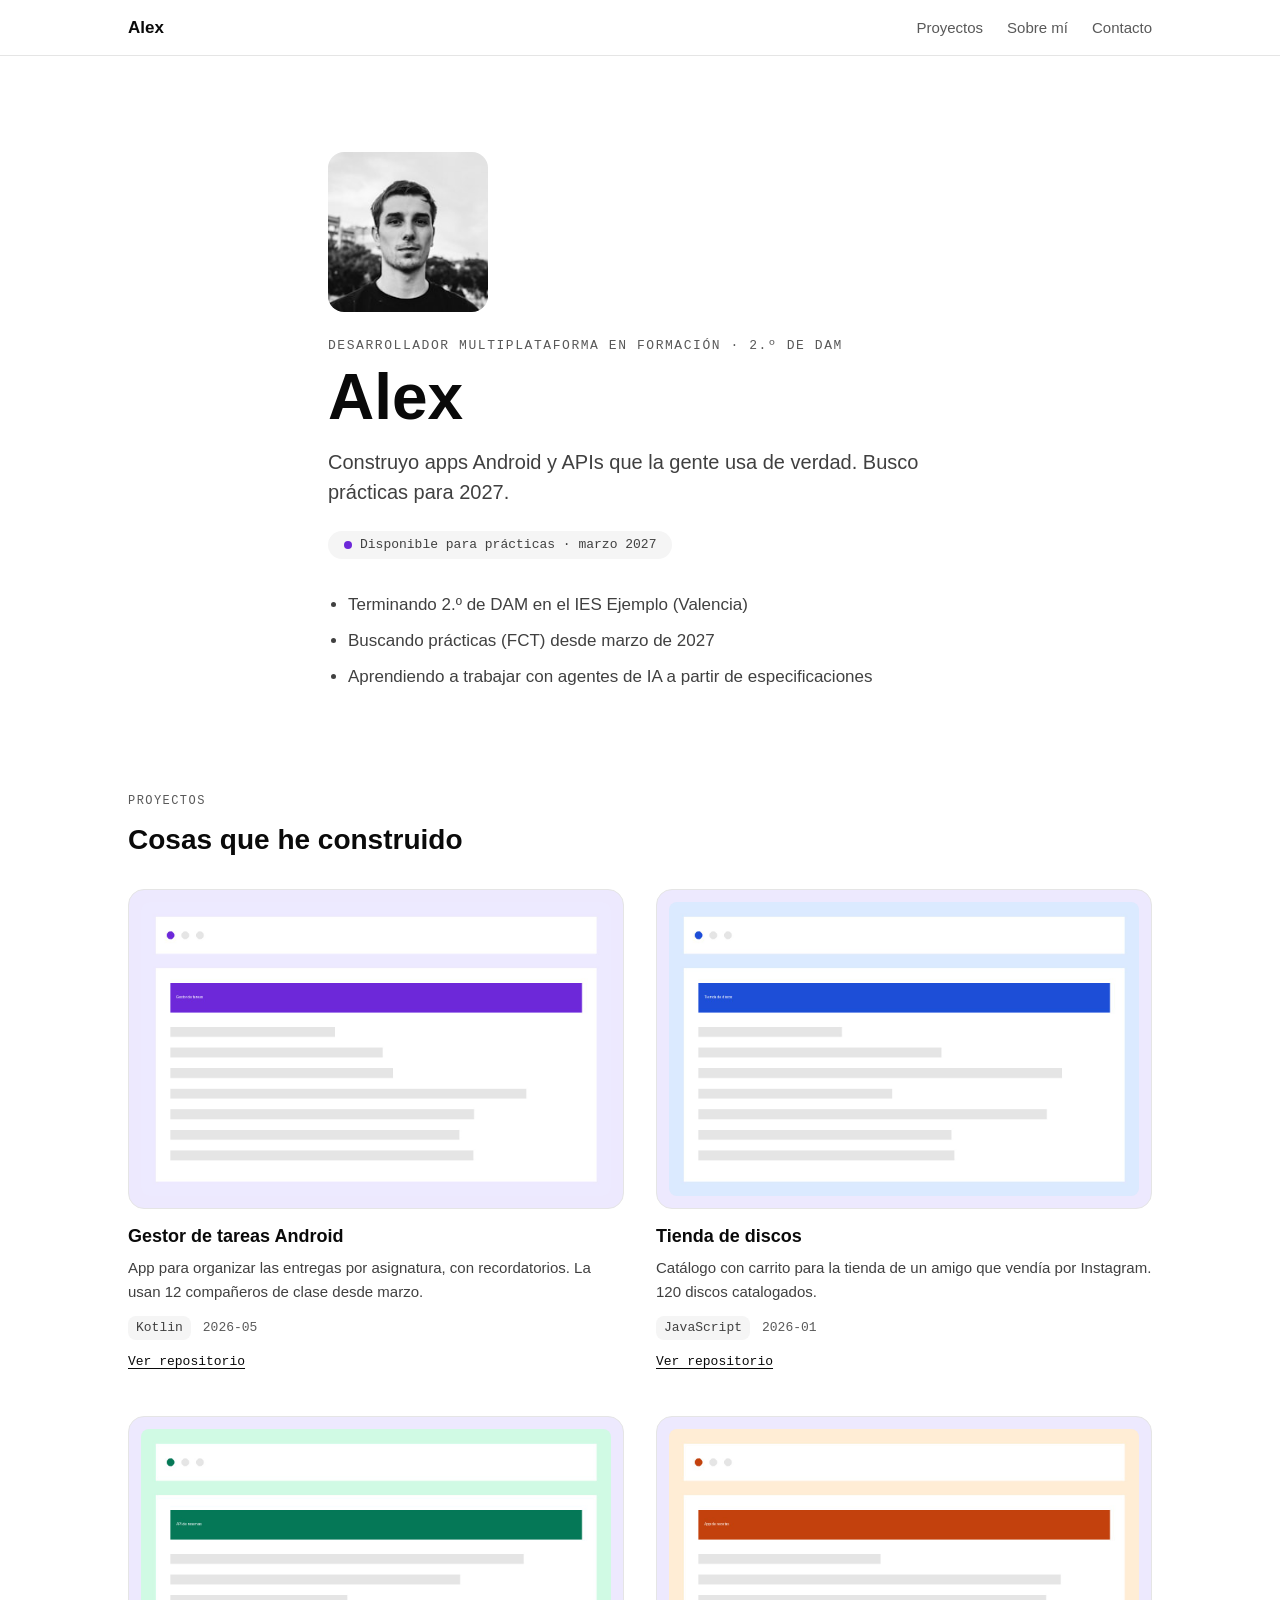
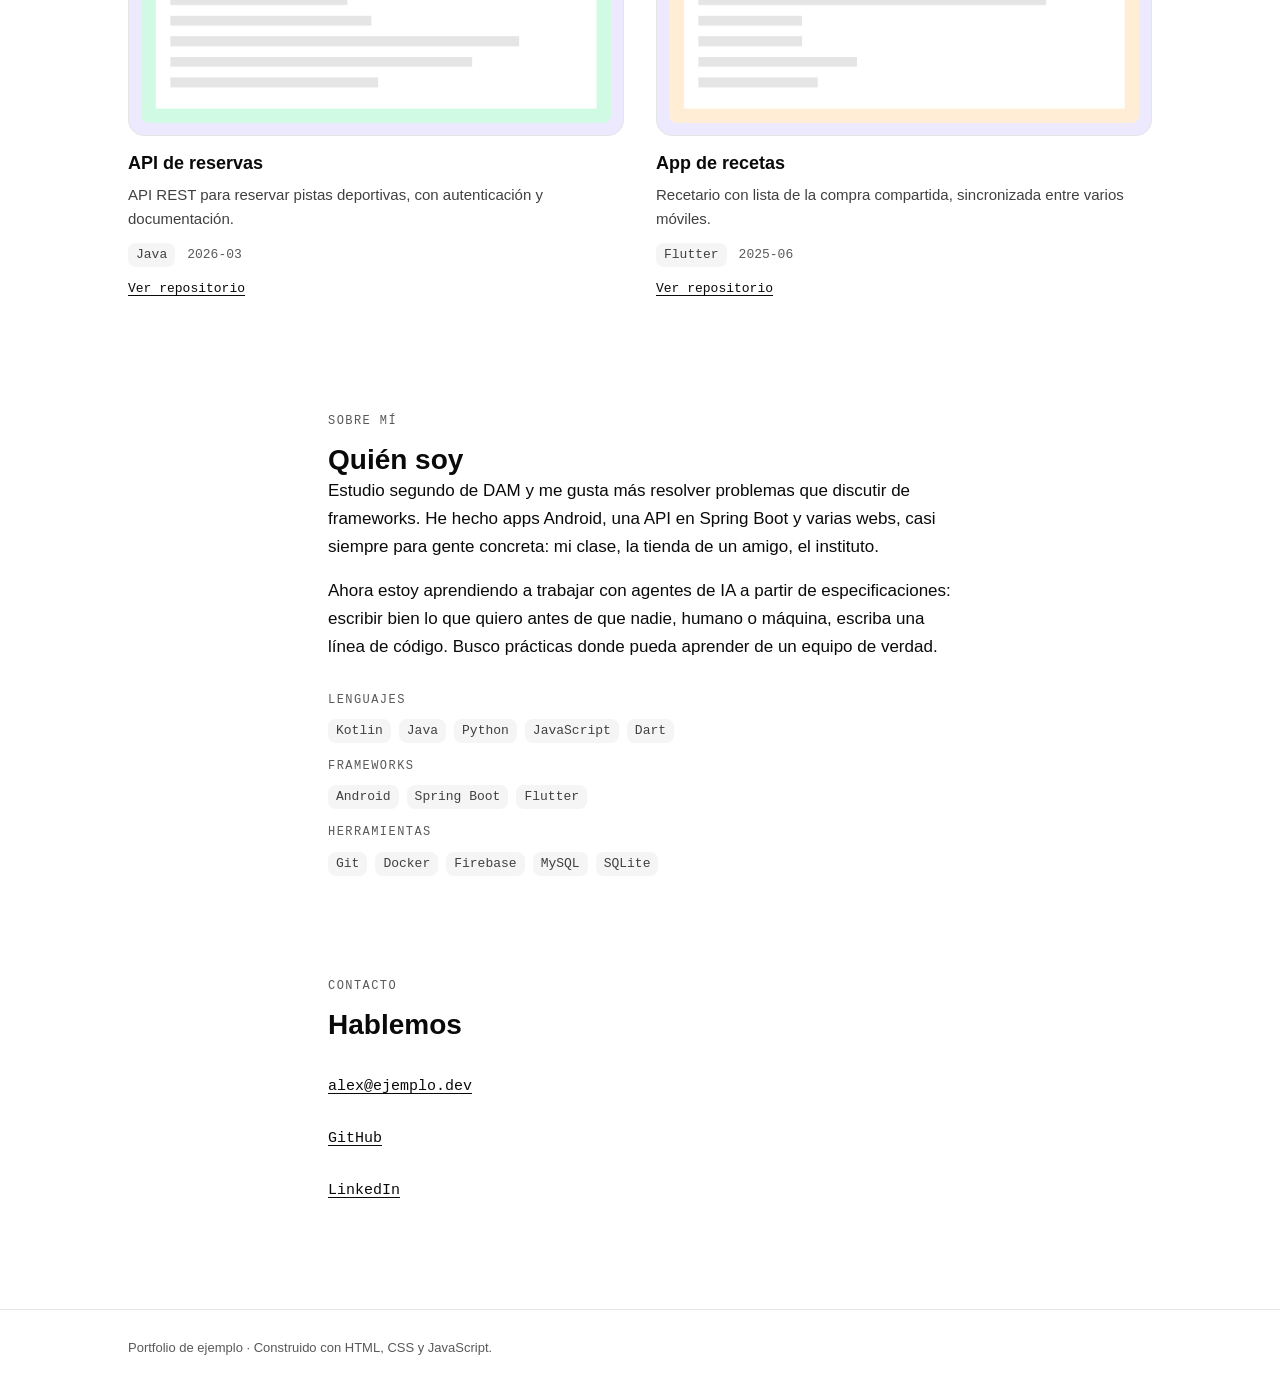
==== index.html @ 61e0a70d "Portfolio: estructura inicial (SPEC-001)" ====
<!DOCTYPE html>
<html lang="es">
<head>
  <meta charset="UTF-8">
  <meta name="viewport" content="width=device-width, initial-scale=1.0">
  <meta name="description" content="Portfolio de Alex — Desarrollador multiplataforma en formación. Proyectos, tecnologías y contacto.">
  <title>Alex · Portfolio</title>
  <link rel="stylesheet" href="css/styles.css">
</head>
<body>
  <a class="skip-link" href="#contenido">Saltar al contenido</a>
  <header class="topbar">
    <div class="topbar__inner">
      <a class="topbar__identity" href="#inicio" data-profile-name>Alex</a>
      <nav class="topbar__nav" aria-label="Navegación principal">
        <a href="#proyectos">Proyectos</a>
        <a href="#sobre-mi">Sobre mí</a>
        <a href="#contacto">Contacto</a>
      </nav>
    </div>
  </header>
  <main id="contenido">
    <section id="inicio" class="hero" aria-labelledby="hero-titulo">
      <div class="hero__inner">
        <figure class="hero__foto">
          <img data-profile-foto src="assets/profile.jpg" alt="" width="160" height="160">
        </figure>
        <p class="hero__titular" data-profile-titular></p>
        <h1 id="hero-titulo" class="hero__nombre" data-profile-nombre></h1>
        <p class="hero__claim" data-profile-claim></p>
        <p class="pill" data-profile-disponibilidad hidden>
          <span class="pill__dot" aria-hidden="true"></span>
          <span data-profile-disponibilidad-texto></span>
        </p>
        <ul class="hero__ahora" data-profile-ahora aria-label="Ahora"></ul>
      </div>
    </section>
    <section id="proyectos" class="section" aria-labelledby="proyectos-titulo">
      <div class="section__inner">
        <p class="section__kicker">Proyectos</p>
        <h2 id="proyectos-titulo" class="section__titulo">Cosas que he construido</h2>
        <p class="section__estado" data-projects-estado role="status"></p>
        <ul class="projects-grid" data-projects-lista></ul>
      </div>
    </section>
    <section id="sobre-mi" class="section" aria-labelledby="sobre-mi-titulo">
      <div class="section__inner section__inner--lectura">
        <p class="section__kicker">Sobre mí</p>
        <h2 id="sobre-mi-titulo" class="section__titulo">Quién soy</h2>
        <div class="sobre-mi__texto" data-profile-sobremi></div>
        <div class="stack" data-profile-stack></div>
      </div>
    </section>
    <section id="contacto" class="section" aria-labelledby="contacto-titulo">
      <div class="section__inner section__inner--lectura">
        <p class="section__kicker">Contacto</p>
        <h2 id="contacto-titulo" class="section__titulo">Hablemos</h2>
        <ul class="contacto__lista">
          <li><a class="contacto__enlace" data-profile-correo href="#"></a></li>
          <li><a class="contacto__enlace" data-profile-github href="#" rel="noopener noreferrer">GitHub</a></li>
          <li><a class="contacto__enlace" data-profile-linkedin href="#" rel="noopener noreferrer">LinkedIn</a></li>
        </ul>
      </div>
    </section>
  </main>
  <footer class="footer">
    <div class="footer__inner">
      <p class="footer__nota">Portfolio de ejemplo · Construido con HTML, CSS y JavaScript.</p>
    </div>
  </footer>
  <script src="js/main.js" defer></script>
</body>
</html>
---- css/styles.css ----
/* ==========================================================================
   styles.css — Portfolio (SPEC-001 / DESIGN-001)
   Mobile-first. Tokens de DESIGN-001 v1 (cerrado, no modificar valores).
   ========================================================================== */

/* ---- Reset ---------------------------------------------------------- */
*,
*::before,
*::after { box-sizing: border-box; }

* { margin: 0; }

html { -webkit-text-size-adjust: 100%; }

body {
  min-height: 100vh;
  line-height: 1.5;
  -webkit-font-smoothing: antialiased;
}

img,
picture,
svg { display: block; max-width: 100%; }

input,
button,
textarea,
select { font: inherit; }

ul[role="list"],
ol[role="list"] { list-style: none; padding: 0; }

/* ---- Variables (tokens DESIGN-001) ---------------------------------- */
:root {
  /* Color · neutros */
  --bg: #FFFFFF;
  --ink: #0A0A0A;
  --ink-2: #404040;
  --muted: #595959;
  --surface: #F5F5F5;
  --surface-2: #EDEDED;
  --border: #E5E5E5;
  --border-strong: #D4D4D4;
  --btn: #171717;
  --btn-ink: #FAFAFA;

  /* Color · acento (Violeta, por defecto; configurable por estudiante) */
  --accent: #6D28D9;
  --accent-soft: #EDE9FE;

  /* Color · semánticos (independientes del acento) */
  --ok: #047857;
  --warn: #A16207;
  --bad: #B91C1C;

  /* Tipografía */
  --font-text: "Geist", -apple-system, "Segoe UI", Helvetica, Arial, sans-serif;
  --font-mono: "Geist Mono", ui-monospace, "SF Mono", Menlo, Consolas, monospace;

  /* Espacio y medidas */
  --max-content: 1120px;
  --max-reading: 720px;
  --gutter: 24px;          /* ≥900px: 48px */
  --section-gap: 64px;     /* ≥900px: 96px */
  --topbar-h: 56px;

  /* Radios */
  --radius-s: 8px;         /* botones, chips */
  --radius-m: 12px;        /* bloques */
  --radius-l: 16px;        /* marcos de imagen */
  --radius-full: 999px;    /* píldoras */

  /* Movimiento */
  --ease: cubic-bezier(.2, .8, .2, 1);
  --t-color: 150ms;
  --t-identity: 200ms;
  --t-hero: 400ms;
}

@media (min-width: 900px) {
  :root {
    --gutter: 48px;
    --section-gap: 96px;
  }
}

/* ---- Base ----------------------------------------------------------- */
body {
  background: var(--bg);
  color: var(--ink);
  font-family: var(--font-text);
  font-size: 17px;         /* texto corrido: 17px/28px */
  line-height: 28px;
}

h1, h2, h3 { font-weight: 600; line-height: 1.2; }

a {
  color: inherit;
  text-decoration: none;
  text-underline-offset: 3px;
}
a:hover { text-decoration: underline; text-decoration-color: var(--accent); }

/* Foco de teclado siempre visible: 2px acento, separado 3px (DESIGN-001 §6) */
:focus-visible {
  outline: 2px solid var(--accent);
  outline-offset: 3px;
  border-radius: var(--radius-s);
}

/* Enlace de salto al contenido */
.skip-link {
  position: absolute;
  top: -100%;
  left: var(--gutter);
  z-index: 10;
  padding: 8px 16px;
  background: var(--btn);
  color: var(--btn-ink);
  border-radius: var(--radius-s);
  transition: top var(--t-color) var(--ease);
}
.skip-link:focus { top: 8px; }

/* ---- Barra superior -------------------------------------------------- */
.topbar {
  position: sticky;
  top: 0;
  height: var(--topbar-h);
  background: var(--bg);
  border-bottom: 1px solid var(--border);
}
.topbar__inner {
  max-width: var(--max-content);
  height: 100%;
  margin: 0 auto;
  padding: 0 var(--gutter);
  display: flex;
  align-items: center;
  justify-content: space-between;
}
.topbar__identity { font-weight: 600; }
.topbar__nav { display: flex; gap: 24px; }
.topbar__nav a {
  min-height: 44px;        /* touch target */
  display: inline-flex;
  align-items: center;
  color: var(--muted);
  font-size: 15px;
  transition: color var(--t-color) var(--ease);
}
.topbar__nav a:hover { color: var(--ink); text-decoration: none; }

/* ---- Portada ---------------------------------------------------------- */
.hero__inner {
  max-width: var(--max-reading);
  margin: 0 auto;
  padding: var(--section-gap) var(--gutter) 0;
}
.hero__foto img {
  width: 160px;
  height: 160px;
  border-radius: var(--radius-l);
  object-fit: cover;
}
.hero__titular {
  margin-top: 24px;
  font-family: var(--font-mono);
  font-size: 13px;
  line-height: 20px;
  letter-spacing: 0.12em;
  text-transform: uppercase;
  color: var(--muted);
}
.hero__nombre {
  margin-top: 8px;
  font-size: clamp(40px, 6vw, 64px);
  line-height: 1.05;
}
.hero__claim {
  margin-top: 16px;
  font-size: 20px;
  line-height: 30px;
  color: var(--ink-2);
}

/* Píldora de disponibilidad: punto de acento + texto (nunca solo color) */
.pill {
  display: inline-flex;
  align-items: center;
  gap: 8px;
  margin-top: 24px;
  padding: 0 16px;
  height: 28px;
  border-radius: var(--radius-full);
  background: var(--surface);
  font-family: var(--font-mono);
  font-size: 13px;
  line-height: 20px;
  color: var(--ink-2);
}
.pill__dot {
  width: 8px;
  height: 8px;
  border-radius: var(--radius-full);
  background: var(--accent);
  flex: none;
}

.hero__ahora { margin-top: 32px; padding-left: 20px; color: var(--ink-2); }
.hero__ahora li + li { margin-top: 8px; }

/* ---- Secciones -------------------------------------------------------- */
.section__inner {
  max-width: var(--max-content);
  margin: 0 auto;
  padding: var(--section-gap) var(--gutter) 0;
}
.section__inner--lectura { max-width: var(--max-reading); }
.section__kicker {
  font-family: var(--font-mono);
  font-size: 12px;
  letter-spacing: 0.12em;
  text-transform: uppercase;
  color: var(--muted);
}
.section__titulo { margin-top: 8px; font-size: 28px; }
.section__estado { margin-top: 16px; color: var(--muted); }
.section__estado:empty { display: none; }

/* ---- Rejilla de proyectos --------------------------------------------- */
.projects-grid {
  margin-top: 32px;
  padding: 0;
  list-style: none;
  display: grid;
  gap: 32px;
}
@media (min-width: 900px) {
  .projects-grid { grid-template-columns: repeat(2, 1fr); }
}

/* Marco de proyecto: 12px accent-soft, imagen 16:10 radio 8px (DESIGN-001 §4) */
.project-card__frame {
  padding: 12px;
  background: var(--accent-soft);
  border: 1px solid var(--border);
  border-radius: var(--radius-l);
  transition: border-color var(--t-color) var(--ease);
}
.project-card__frame img {
  width: 100%;
  aspect-ratio: 16 / 10;
  object-fit: cover;
  border-radius: var(--radius-s);
  transition: transform var(--t-color) var(--ease);
}
.project-card:hover .project-card__frame { border-color: var(--border-strong); }
.project-card:hover .project-card__frame img { transform: scale(1.02); }

.project-card__nombre { margin-top: 16px; font-size: 18px; line-height: 1.3; font-weight: 600; }
.project-card__descripcion { margin-top: 8px; font-size: 15px; line-height: 24px; color: var(--ink-2); }
.project-card__meta {
  margin-top: 12px;
  display: flex;
  align-items: center;
  gap: 12px;
  font-family: var(--font-mono);
  font-size: 13px;
  line-height: 20px;
  color: var(--muted);
}

/* Chip: solo tecnologías */
.chip {
  display: inline-block;
  padding: 2px 8px;
  background: var(--surface);
  border-radius: var(--radius-s);
  font-family: var(--font-mono);
  font-size: 13px;
  line-height: 20px;
  color: var(--ink-2);
}

/* Enlace al repo: touch target 44px */
.project-card__enlace {
  display: inline-flex;
  align-items: center;
  min-height: 44px;
  font-family: var(--font-mono);
  font-size: 13px;
  color: var(--ink);
  text-decoration: underline;
  text-underline-offset: 3px;
}

/* ---- Sobre mí / stack -------------------------------------------------- */
.sobre-mi__texto p + p { margin-top: 16px; }
.stack { margin-top: 32px; display: grid; gap: 16px; }
.stack__grupo h3 {
  font-family: var(--font-mono);
  font-size: 12px;
  letter-spacing: 0.12em;
  text-transform: uppercase;
  font-weight: 500;
  color: var(--muted);
}
.stack__grupo ul {
  margin-top: 8px;
  padding: 0;
  list-style: none;
  display: flex;
  flex-wrap: wrap;
  gap: 8px;
}

/* ---- Contacto ---------------------------------------------------------- */
.contacto__lista { margin-top: 24px; padding: 0; list-style: none; display: grid; gap: 8px; }
.contacto__enlace {
  display: inline-flex;
  align-items: center;
  min-height: 44px;
  font-family: var(--font-mono);
  font-size: 15px;
  text-decoration: underline;
  text-underline-offset: 3px;
}

/* ---- Footer ------------------------------------------------------------ */
.footer { margin-top: var(--section-gap); border-top: 1px solid var(--border); }
.footer__inner {
  max-width: var(--max-content);
  margin: 0 auto;
  padding: 24px var(--gutter);
}
.footer__nota { font-size: 13px; color: var(--muted); }

/* ---- Movimiento -------------------------------------------------------- */
/* Entrada escalonada de portada: 400ms, 60ms entre elementos (DESIGN-001 §5) */
.hero__inner > * {
  animation: hero-in var(--t-hero) var(--ease) both;
}
.hero__inner > *:nth-child(1) { animation-delay: 0ms; }
.hero__inner > *:nth-child(2) { animation-delay: 60ms; }
.hero__inner > *:nth-child(3) { animation-delay: 120ms; }
.hero__inner > *:nth-child(4) { animation-delay: 180ms; }
.hero__inner > *:nth-child(5) { animation-delay: 240ms; }
.hero__inner > *:nth-child(6) { animation-delay: 300ms; }

@keyframes hero-in {
  from { opacity: 0; transform: translateY(8px); }
  to   { opacity: 1; transform: none; }
}

/* Con prefers-reduced-motion: ninguna animación (DESIGN-001 §5) */
@media (prefers-reduced-motion: reduce) {
  *,
  *::before,
  *::after {
    animation-duration: 0.01ms !important;
    animation-iteration-count: 1 !important;
    transition-duration: 0.01ms !important;
  }
}
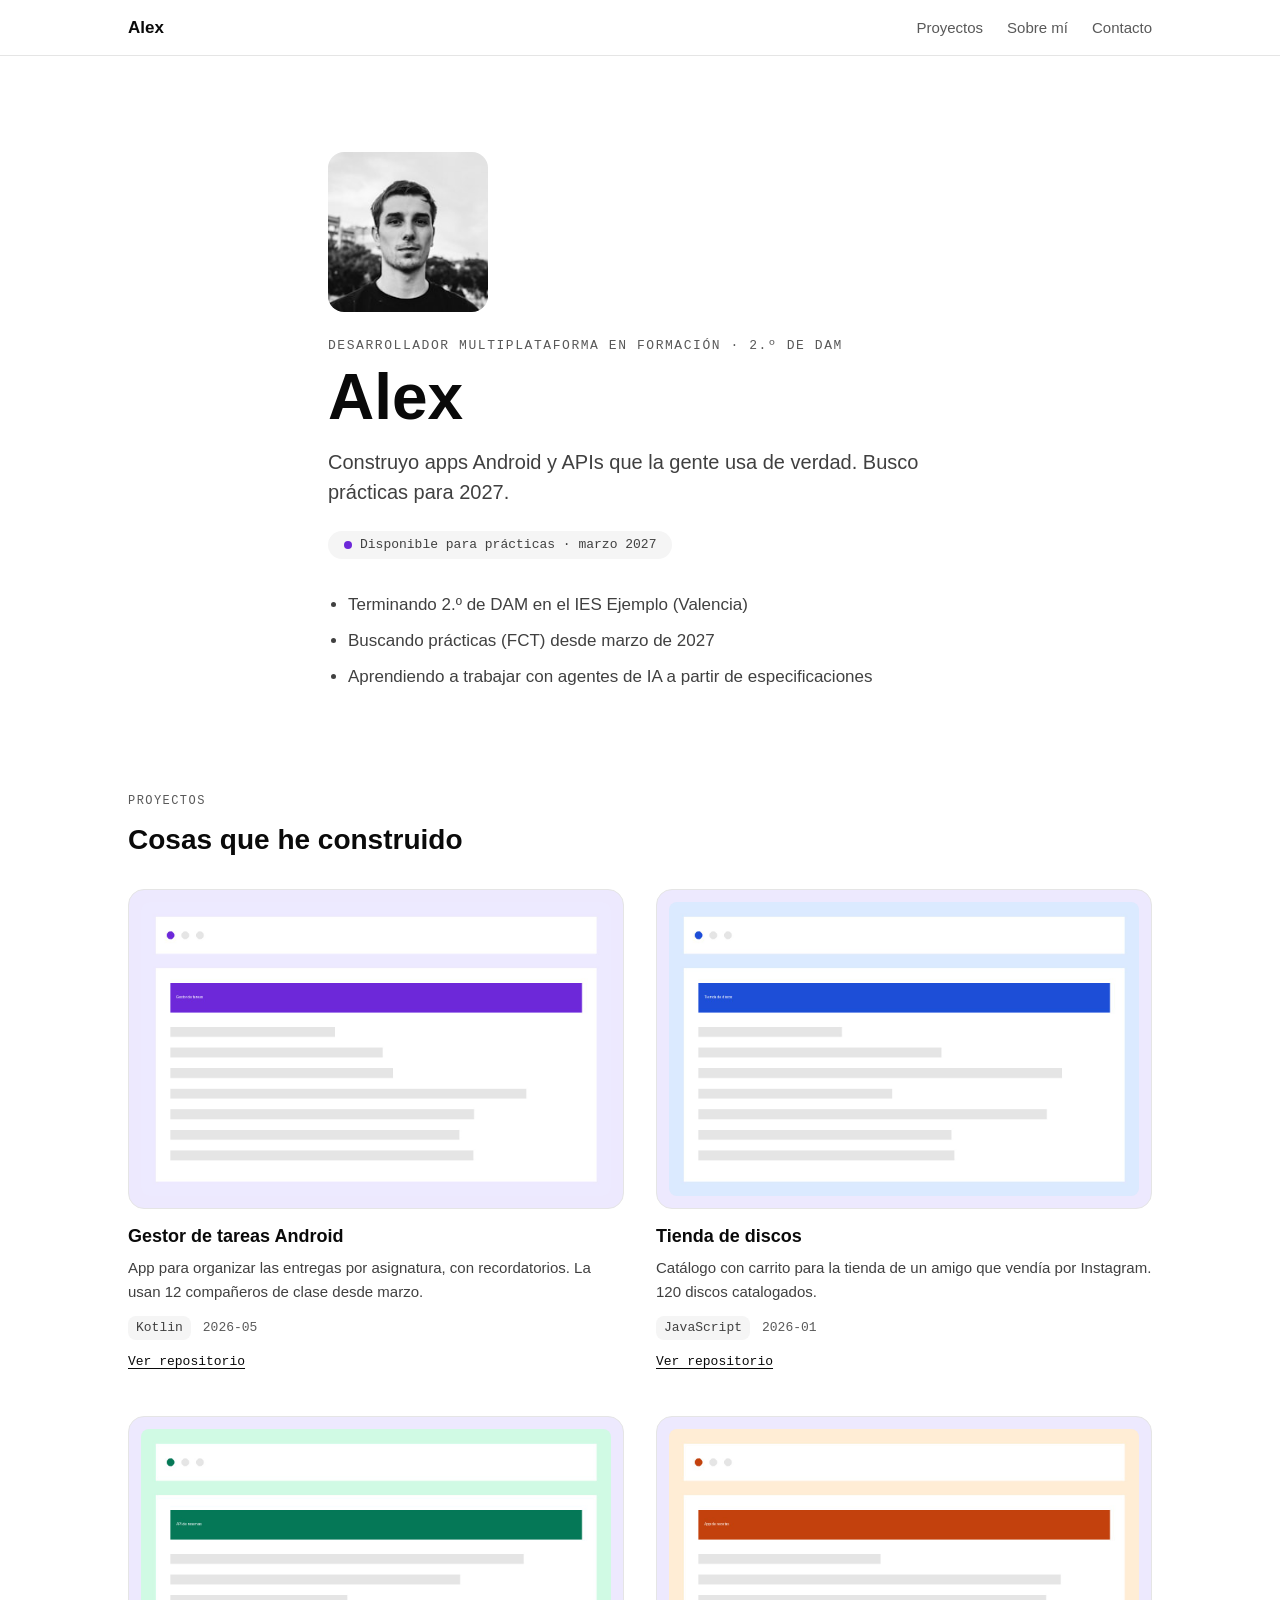
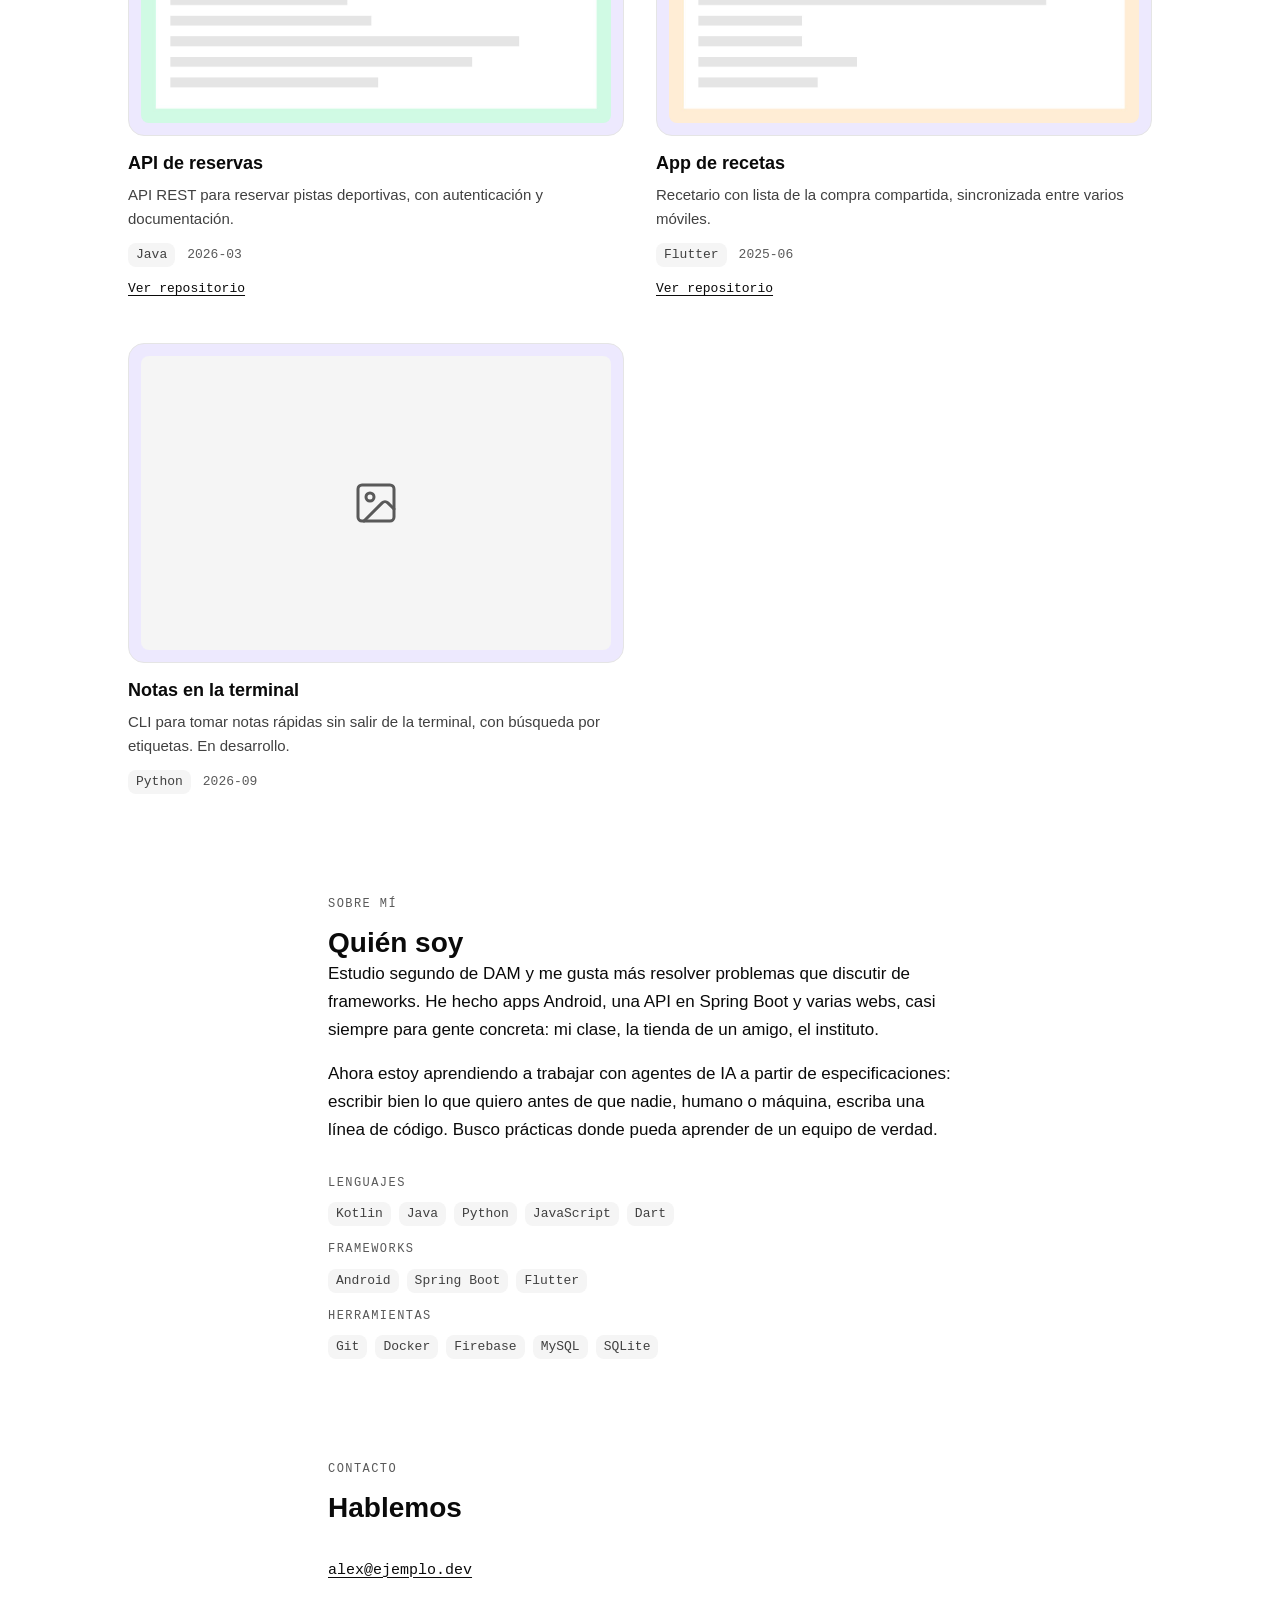
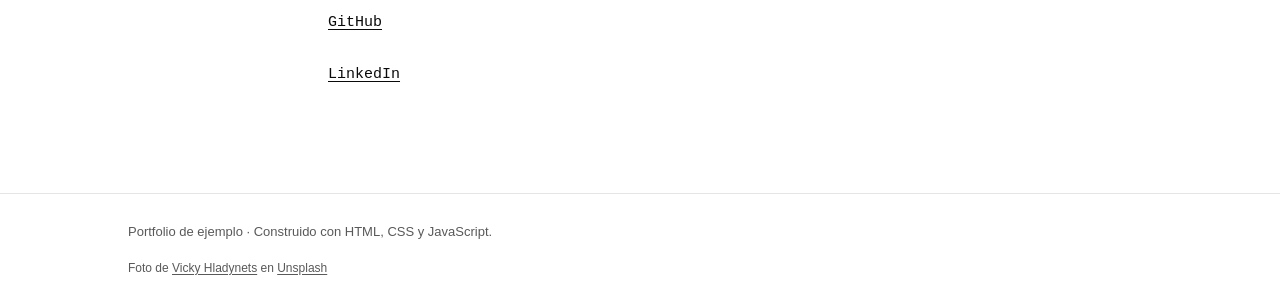
==== commit 6c71e209: "feat: R1-R4 completadas — perfil, proyectos, responsive, carga dinámica, edge cases y footer - R1: F" ====
--- a/index.html
+++ b/index.html
@@ -33,13 +33,14 @@
           <span data-profile-disponibilidad-texto></span>
         </p>
         <ul class="hero__ahora" data-profile-ahora aria-label="Ahora"></ul>
+        <div class="section__estado" data-global-estado role="alert" hidden></div>
       </div>
     </section>
     <section id="proyectos" class="section" aria-labelledby="proyectos-titulo">
       <div class="section__inner">
         <p class="section__kicker">Proyectos</p>
         <h2 id="proyectos-titulo" class="section__titulo">Cosas que he construido</h2>
-        <p class="section__estado" data-projects-estado role="status"></p>
+        <div class="section__estado" data-projects-estado role="status" aria-live="polite"></div>
         <ul class="projects-grid" data-projects-lista></ul>
       </div>
     </section>
@@ -57,8 +58,8 @@
         <h2 id="contacto-titulo" class="section__titulo">Hablemos</h2>
         <ul class="contacto__lista">
           <li><a class="contacto__enlace" data-profile-correo href="#"></a></li>
-          <li><a class="contacto__enlace" data-profile-github href="#" rel="noopener noreferrer">GitHub</a></li>
-          <li><a class="contacto__enlace" data-profile-linkedin href="#" rel="noopener noreferrer">LinkedIn</a></li>
+          <li><a class="contacto__enlace" data-profile-github href="#" target="_blank" rel="noopener noreferrer">GitHub</a></li>
+          <li><a class="contacto__enlace" data-profile-linkedin href="#" target="_blank" rel="noopener noreferrer">LinkedIn</a></li>
         </ul>
       </div>
     </section>
@@ -66,6 +67,7 @@
   <footer class="footer">
     <div class="footer__inner">
       <p class="footer__nota">Portfolio de ejemplo · Construido con HTML, CSS y JavaScript.</p>
+      <p class="footer__atribucion">Foto de <a href="https://unsplash.com/@vhladynets" target="_blank" rel="noopener noreferrer">Vicky Hladynets</a> en <a href="https://unsplash.com" target="_blank" rel="noopener noreferrer">Unsplash</a></p>
     </div>
   </footer>
   <script src="js/main.js" defer></script>
--- a/css/styles.css
+++ b/css/styles.css
@@ -109,13 +109,13 @@
   border-radius: var(--radius-s);
 }
 
-/* Enlace de salto al contenido */
+/* Enlace de salto al contenido (touch target 44px) */
 .skip-link {
   position: absolute;
   top: -100%;
   left: var(--gutter);
   z-index: 10;
-  padding: 8px 16px;
+  padding: 12px 16px;
   background: var(--btn);
   color: var(--btn-ink);
   border-radius: var(--radius-s);
@@ -140,7 +140,12 @@
   align-items: center;
   justify-content: space-between;
 }
-.topbar__identity { font-weight: 600; }
+.topbar__identity {
+  font-weight: 600;
+  min-height: 44px;        /* touch target */
+  display: inline-flex;
+  align-items: center;
+}
 .topbar__nav { display: flex; gap: 24px; }
 .topbar__nav a {
   min-height: 44px;        /* touch target */
@@ -151,6 +156,12 @@
   transition: color var(--t-color) var(--ease);
 }
 .topbar__nav a:hover { color: var(--ink); text-decoration: none; }
+
+/* En pantallas estrechas (≤600px) reducimos el gap para que la barra
+   quepa en 360px sin scroll horizontal */
+@media (max-width: 600px) {
+  .topbar__nav { gap: 12px; }
+}
 
 /* ---- Portada ---------------------------------------------------------- */
 .hero__inner {
@@ -228,6 +239,25 @@
 .section__titulo { margin-top: 8px; font-size: 28px; }
 .section__estado { margin-top: 16px; color: var(--muted); }
 .section__estado:empty { display: none; }
+.section__estado[hidden] { display: none; }
+
+/* Botón de reintento en errores de carga */
+.btn-reintento {
+  display: inline-flex;
+  align-items: center;
+  min-height: 44px;
+  margin-left: 8px;
+  padding: 0 16px;
+  background: var(--btn);
+  color: var(--btn-ink);
+  border: none;
+  border-radius: var(--radius-s);
+  font-family: var(--font-mono);
+  font-size: 13px;
+  cursor: pointer;
+  transition: opacity var(--t-color) var(--ease);
+}
+.btn-reintento:hover { opacity: 0.85; }
 
 /* ---- Rejilla de proyectos --------------------------------------------- */
 .projects-grid {
@@ -259,6 +289,18 @@
 .project-card:hover .project-card__frame { border-color: var(--border-strong); }
 .project-card:hover .project-card__frame img { transform: scale(1.02); }
 
+/* Placeholder cuando el proyecto no tiene imagen (misma proporción 16:10) */
+.project-card__placeholder {
+  width: 100%;
+  aspect-ratio: 16 / 10;
+  border-radius: var(--radius-s);
+  background: var(--surface);
+  color: var(--muted);
+  display: flex;
+  align-items: center;
+  justify-content: center;
+}
+
 .project-card__nombre { margin-top: 16px; font-size: 18px; line-height: 1.3; font-weight: 600; }
 .project-card__descripcion { margin-top: 8px; font-size: 15px; line-height: 24px; color: var(--ink-2); }
 .project-card__meta {
@@ -326,6 +368,7 @@
   font-size: 15px;
   text-decoration: underline;
   text-underline-offset: 3px;
+  overflow-wrap: anywhere;   /* emails/URLs largos no desbordan en 360px */
 }
 
 /* ---- Footer ------------------------------------------------------------ */
@@ -336,6 +379,17 @@
   padding: 24px var(--gutter);
 }
 .footer__nota { font-size: 13px; color: var(--muted); }
+.footer__atribucion {
+  margin-top: 8px;
+  font-size: 12px;
+  color: var(--muted);
+}
+.footer__atribucion a {
+  color: var(--muted);
+  text-decoration: underline;
+  text-underline-offset: 2px;
+}
+.footer__atribucion a:hover { color: var(--ink-2); }
 
 /* ---- Movimiento -------------------------------------------------------- */
 /* Entrada escalonada de portada: 400ms, 60ms entre elementos (DESIGN-001 §5) */
@@ -364,3 +418,18 @@
     transition-duration: 0.01ms !important;
   }
 }
+yframes hero-in {
+  from { opacity: 0; transform: translateY(8px); }
+  to   { opacity: 1; transform: none; }
+}
+
+/* Con prefers-reduced-motion: ninguna animación (DESIGN-001 §5) */
+@media (prefers-reduced-motion: reduce) {
+  *,
+  *::before,
+  *::after {
+    animation-duration: 0.01ms !important;
+    animation-iteration-count: 1 !important;
+    transition-duration: 0.01ms !important;
+  }
+}
